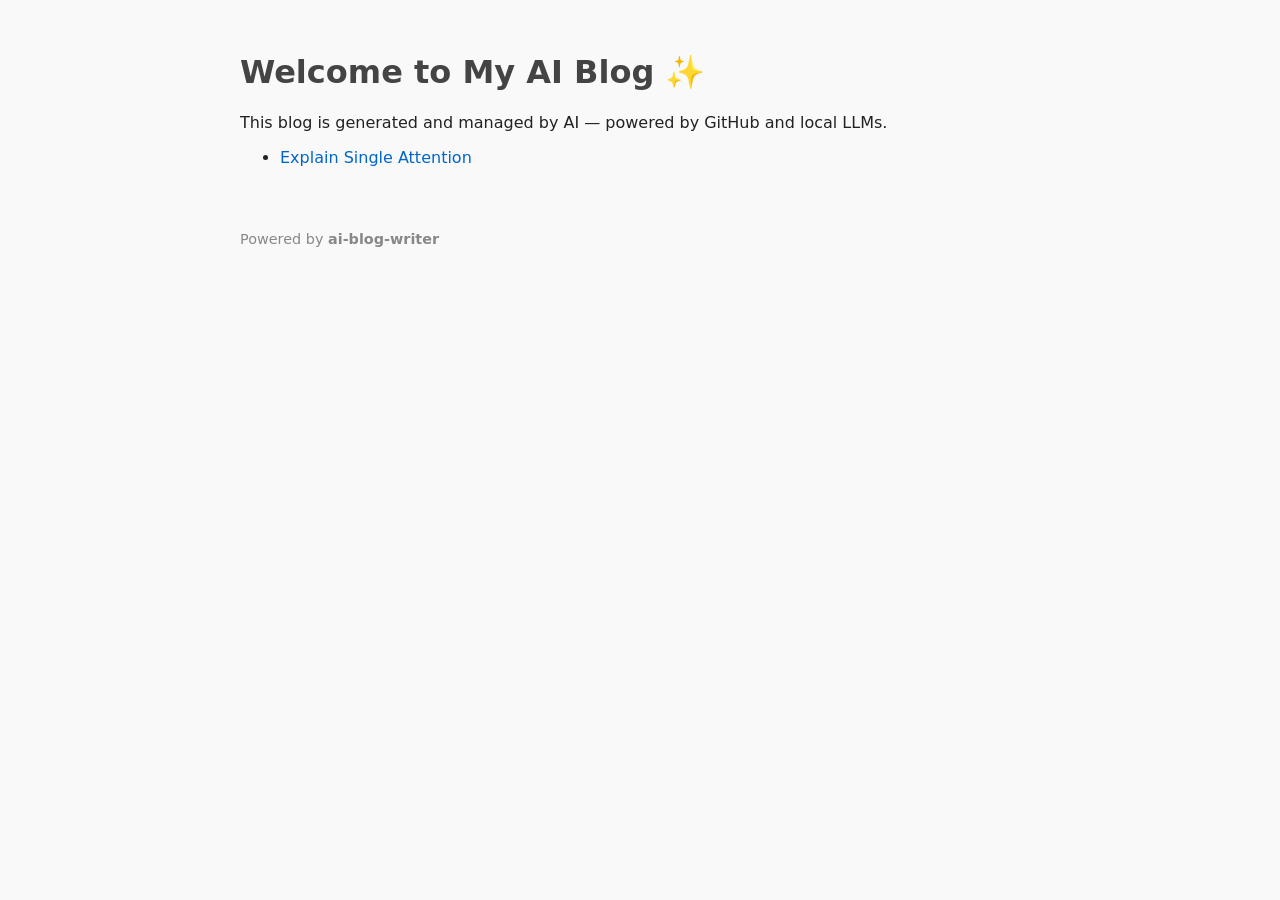
==== index.html @ ebbe442f "chore: promote drafts and regenerate blog index" ====
<!DOCTYPE html>
<html lang="en">
<head>
  <meta charset="UTF-8" />
  <meta name="viewport" content="width=device-width, initial-scale=1.0" />
  <title>My AI Blog</title>
  <link rel="stylesheet" href=".theme/styles.css" />
</head>
<body>
  <div class="container">
    <h1>Welcome to My AI Blog ✨</h1>
    <p>This blog is generated and managed by AI — powered by GitHub and local LLMs.</p>
    <ul id="blog-list">
<!-- BLOG-LIST -->
<li><a href='posts/explain-single-attention-1744797298054929000.html'>Explain Single Attention</a></li>

    </ul>
    <footer>
      <p>Powered by <strong>ai-blog-writer</strong></p>
    </footer>
  </div>
</body>
</html>
---- .theme/styles.css ----
body {
  font-family: system-ui, sans-serif;
  background: #f9f9f9;
  color: #222;
  padding: 2rem;
  margin: 0;
}
.container {
  max-width: 800px;
  margin: auto;
}
h1 {
  color: #444;
}
a {
  color: #0066cc;
  text-decoration: none;
}
a:hover {
  text-decoration: underline;
}
footer {
  margin-top: 4rem;
  font-size: 0.9rem;
  color: #888;
}
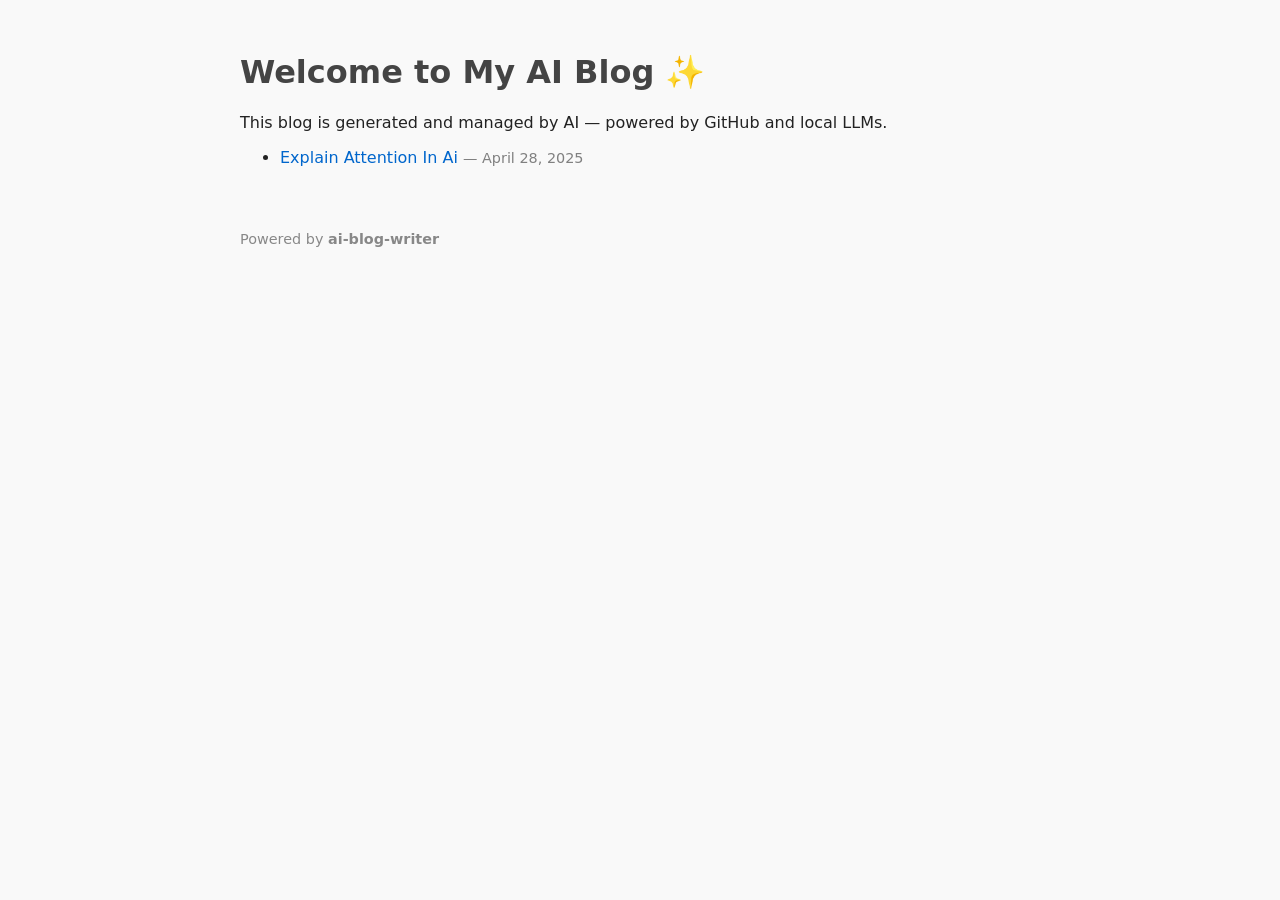
==== commit 8b08b9c9: "feat: publish blog Explain Attention In Ai" ====
--- a/index.html
+++ b/index.html
@@ -11,8 +11,8 @@
     <h1>Welcome to My AI Blog ✨</h1>
     <p>This blog is generated and managed by AI — powered by GitHub and local LLMs.</p>
     <ul id="blog-list">
-<!-- BLOG-LIST -->
-<li><a href='posts/explain-single-attention-1744797298054929000.html'>Explain Single Attention</a></li>
+      <!-- BLOG-LIST -->
+<li><a href='posts/explain-attention-in-ai-1745842124044023000.html'>Explain Attention In Ai</a> <span style='color:gray; font-size: 0.9em;'>— April 28, 2025</span></li>
 
     </ul>
     <footer>
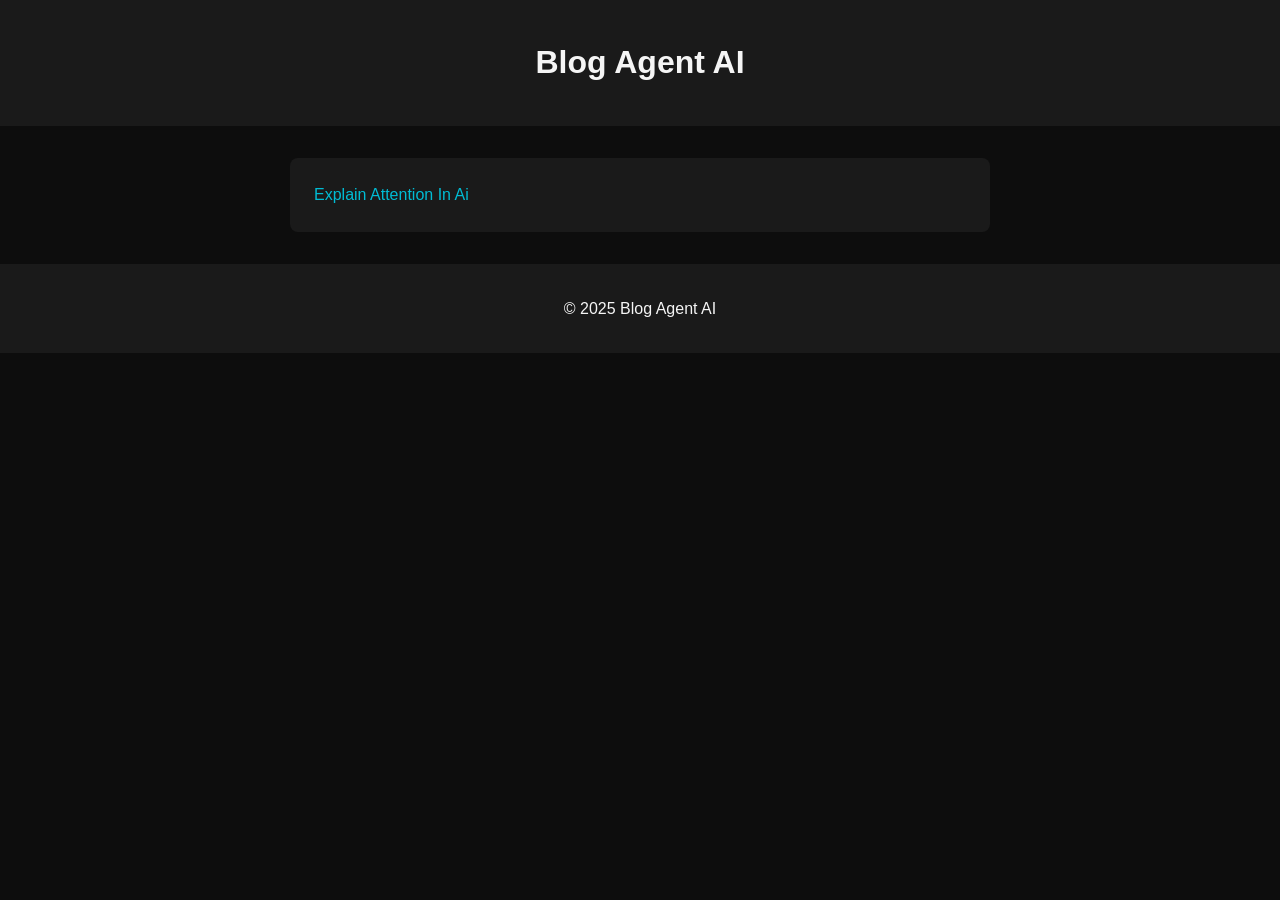
==== commit 8b0e9128: "chore: updated theme to dark-list" ====
--- a/index.html
+++ b/index.html
@@ -1,23 +1,25 @@
+<!-- dark list index -->
 <!DOCTYPE html>
 <html lang="en">
 <head>
-  <meta charset="UTF-8" />
-  <meta name="viewport" content="width=device-width, initial-scale=1.0" />
-  <title>My AI Blog</title>
-  <link rel="stylesheet" href=".theme/styles.css" />
+  <meta charset="UTF-8">
+  <title>Blog Home - Dark List</title>
+  <link rel="stylesheet" href="style.css">
 </head>
 <body>
-  <div class="container">
-    <h1>Welcome to My AI Blog ✨</h1>
-    <p>This blog is generated and managed by AI — powered by GitHub and local LLMs.</p>
-    <ul id="blog-list">
+  <header>
+    <h1>Blog Agent AI</h1>
+  </header>
+
+  <main>
+    <ul class="blog-list">
       <!-- BLOG-LIST -->
-<li><a href='posts/explain-attention-in-ai-1745842124044023000.html'>Explain Attention In Ai</a> <span style='color:gray; font-size: 0.9em;'>— April 28, 2025</span></li>
+<li><a href='posts/explain-attention-in-ai-1745842124044023000.html'>Explain Attention In Ai</a></li>
+    </ul>
+  </main>
 
-    </ul>
-    <footer>
-      <p>Powered by <strong>ai-blog-writer</strong></p>
-    </footer>
-  </div>
+  <footer>
+    <p>© 2025 Blog Agent AI</p>
+  </footer>
 </body>
 </html>
--- a/style.css
+++ b/style.css
@@ -0,0 +1,48 @@
+/* dark list styles */
+body {
+    background-color: #0d0d0d;
+    color: #f5f5f5;
+    font-family: 'Inter', sans-serif;
+    line-height: 1.6;
+    margin: 0;
+    padding: 0;
+  }
+  
+  header, footer {
+    background-color: #1a1a1a;
+    padding: 1rem 2rem;
+    text-align: center;
+  }
+  
+  main {
+    max-width: 700px;
+    margin: 2rem auto;
+    padding: 0 1rem;
+  }
+  
+  ul.blog-list {
+    list-style: none;
+    padding: 0;
+  }
+  
+  ul.blog-list li {
+    background: #1a1a1a;
+    margin-bottom: 1rem;
+    padding: 1.5rem;
+    border-radius: 8px;
+    transition: background 0.3s;
+  }
+  
+  ul.blog-list li:hover {
+    background: #333333;
+  }
+  
+  a {
+    color: #00bcd4;
+    text-decoration: none;
+  }
+  
+  a:hover {
+    text-decoration: underline;
+  }
+  
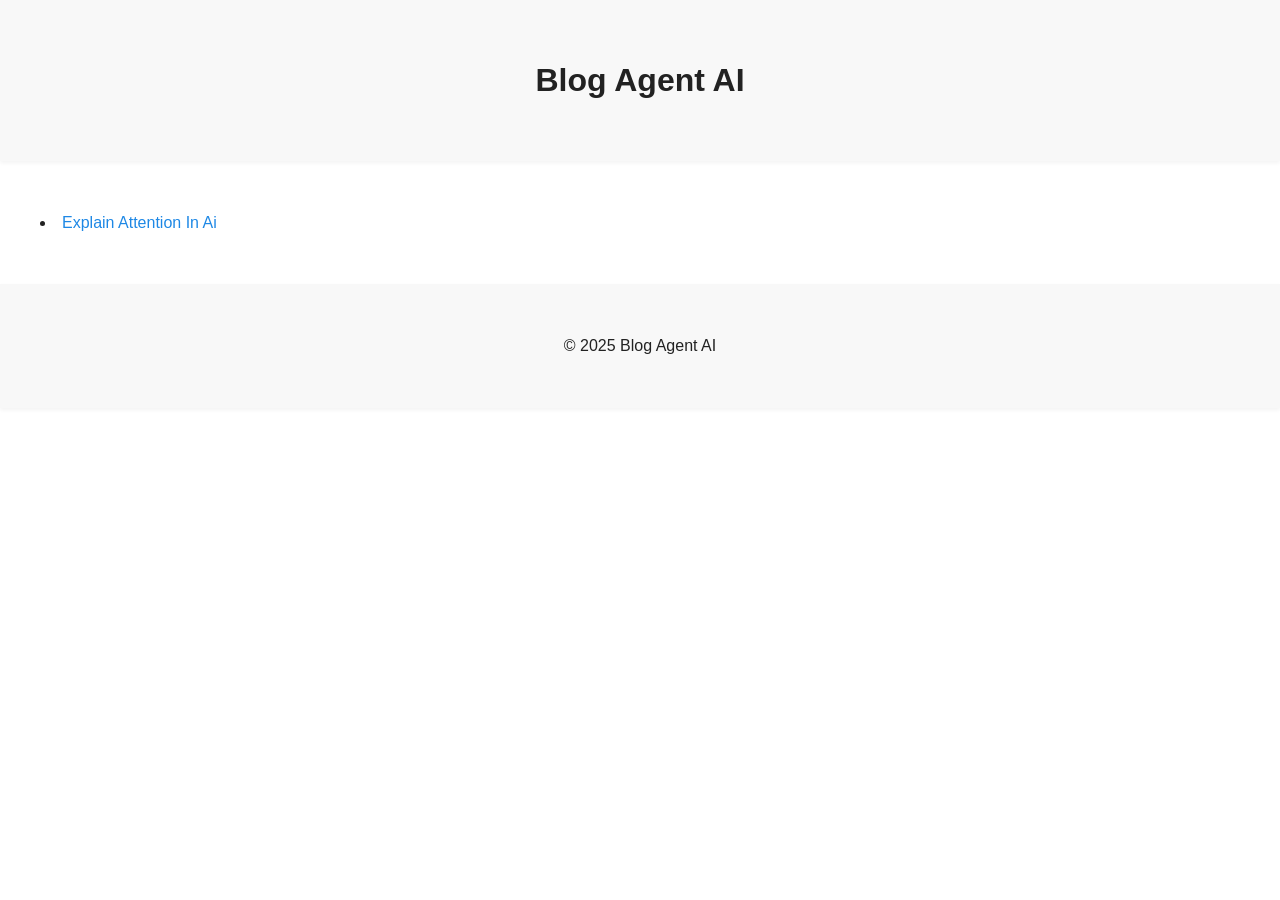
==== commit 6a8cbb12: "chore: updated theme to light-columnar" ====
--- a/index.html
+++ b/index.html
@@ -1,9 +1,10 @@
-<!-- dark list index -->
+<!-- light columnar index -->
+
 <!DOCTYPE html>
 <html lang="en">
 <head>
   <meta charset="UTF-8">
-  <title>Blog Home - Dark List</title>
+  <title>Blog Home - Light Columnar</title>
   <link rel="stylesheet" href="style.css">
 </head>
 <body>
@@ -12,10 +13,10 @@
   </header>
 
   <main>
-    <ul class="blog-list">
+    <div class="grid">
       <!-- BLOG-LIST -->
 <li><a href='posts/explain-attention-in-ai-1745842124044023000.html'>Explain Attention In Ai</a></li>
-    </ul>
+    </div>
   </main>
 
   <footer>
--- a/style.css
+++ b/style.css
@@ -1,44 +1,43 @@
-/* dark list styles */
+/* light columnar styles */
 body {
-    background-color: #0d0d0d;
-    color: #f5f5f5;
-    font-family: 'Inter', sans-serif;
-    line-height: 1.6;
+    background-color: #ffffff;
+    color: #222222;
+    font-family: 'Satoshi', sans-serif;
+    line-height: 1.7;
     margin: 0;
     padding: 0;
   }
   
   header, footer {
-    background-color: #1a1a1a;
-    padding: 1rem 2rem;
+    background-color: #f8f8f8;
+    padding: 2rem;
     text-align: center;
+    box-shadow: 0 2px 4px rgba(0,0,0,0.05);
   }
   
   main {
-    max-width: 700px;
-    margin: 2rem auto;
-    padding: 0 1rem;
+    display: grid;
+    grid-template-columns: repeat(auto-fill, minmax(320px, 1fr));
+    gap: 2rem;
+    max-width: 1200px;
+    margin: 3rem auto;
+    padding: 0 2rem;
   }
   
-  ul.blog-list {
-    list-style: none;
-    padding: 0;
+  .article-card {
+    background: #ffffff;
+    border: 1px solid #e5e5e5;
+    border-radius: 8px;
+    padding: 2rem;
+    transition: box-shadow 0.3s;
   }
   
-  ul.blog-list li {
-    background: #1a1a1a;
-    margin-bottom: 1rem;
-    padding: 1.5rem;
-    border-radius: 8px;
-    transition: background 0.3s;
-  }
-  
-  ul.blog-list li:hover {
-    background: #333333;
+  .article-card:hover {
+    box-shadow: 0 6px 12px rgba(0,0,0,0.1);
   }
   
   a {
-    color: #00bcd4;
+    color: #1e88e5;
     text-decoration: none;
   }
   
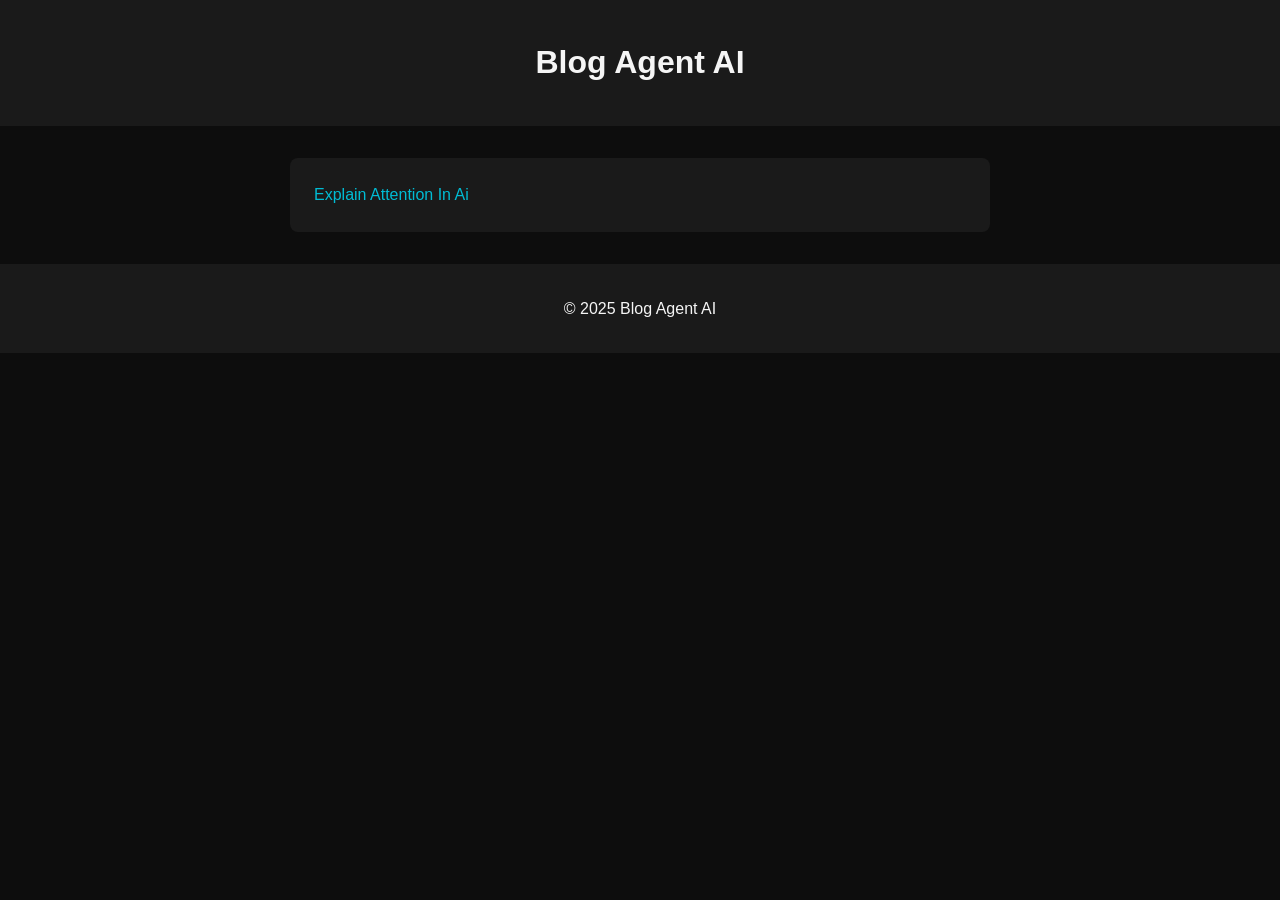
==== commit 7b74308a: "chore: updated theme to dark-list" ====
--- a/index.html
+++ b/index.html
@@ -1,10 +1,9 @@
-<!-- light columnar index -->
-
+<!-- dark list index -->
 <!DOCTYPE html>
 <html lang="en">
 <head>
   <meta charset="UTF-8">
-  <title>Blog Home - Light Columnar</title>
+  <title>Blog Home - Dark List</title>
   <link rel="stylesheet" href="style.css">
 </head>
 <body>
@@ -13,10 +12,10 @@
   </header>
 
   <main>
-    <div class="grid">
+    <ul class="blog-list">
       <!-- BLOG-LIST -->
 <li><a href='posts/explain-attention-in-ai-1745842124044023000.html'>Explain Attention In Ai</a></li>
-    </div>
+    </ul>
   </main>
 
   <footer>
--- a/style.css
+++ b/style.css
@@ -1,43 +1,44 @@
-/* light columnar styles */
+/* dark list styles */
 body {
-    background-color: #ffffff;
-    color: #222222;
-    font-family: 'Satoshi', sans-serif;
-    line-height: 1.7;
+    background-color: #0d0d0d;
+    color: #f5f5f5;
+    font-family: 'Inter', sans-serif;
+    line-height: 1.6;
     margin: 0;
     padding: 0;
   }
   
   header, footer {
-    background-color: #f8f8f8;
-    padding: 2rem;
+    background-color: #1a1a1a;
+    padding: 1rem 2rem;
     text-align: center;
-    box-shadow: 0 2px 4px rgba(0,0,0,0.05);
   }
   
   main {
-    display: grid;
-    grid-template-columns: repeat(auto-fill, minmax(320px, 1fr));
-    gap: 2rem;
-    max-width: 1200px;
-    margin: 3rem auto;
-    padding: 0 2rem;
+    max-width: 700px;
+    margin: 2rem auto;
+    padding: 0 1rem;
   }
   
-  .article-card {
-    background: #ffffff;
-    border: 1px solid #e5e5e5;
-    border-radius: 8px;
-    padding: 2rem;
-    transition: box-shadow 0.3s;
+  ul.blog-list {
+    list-style: none;
+    padding: 0;
   }
   
-  .article-card:hover {
-    box-shadow: 0 6px 12px rgba(0,0,0,0.1);
+  ul.blog-list li {
+    background: #1a1a1a;
+    margin-bottom: 1rem;
+    padding: 1.5rem;
+    border-radius: 8px;
+    transition: background 0.3s;
+  }
+  
+  ul.blog-list li:hover {
+    background: #333333;
   }
   
   a {
-    color: #1e88e5;
+    color: #00bcd4;
     text-decoration: none;
   }
   
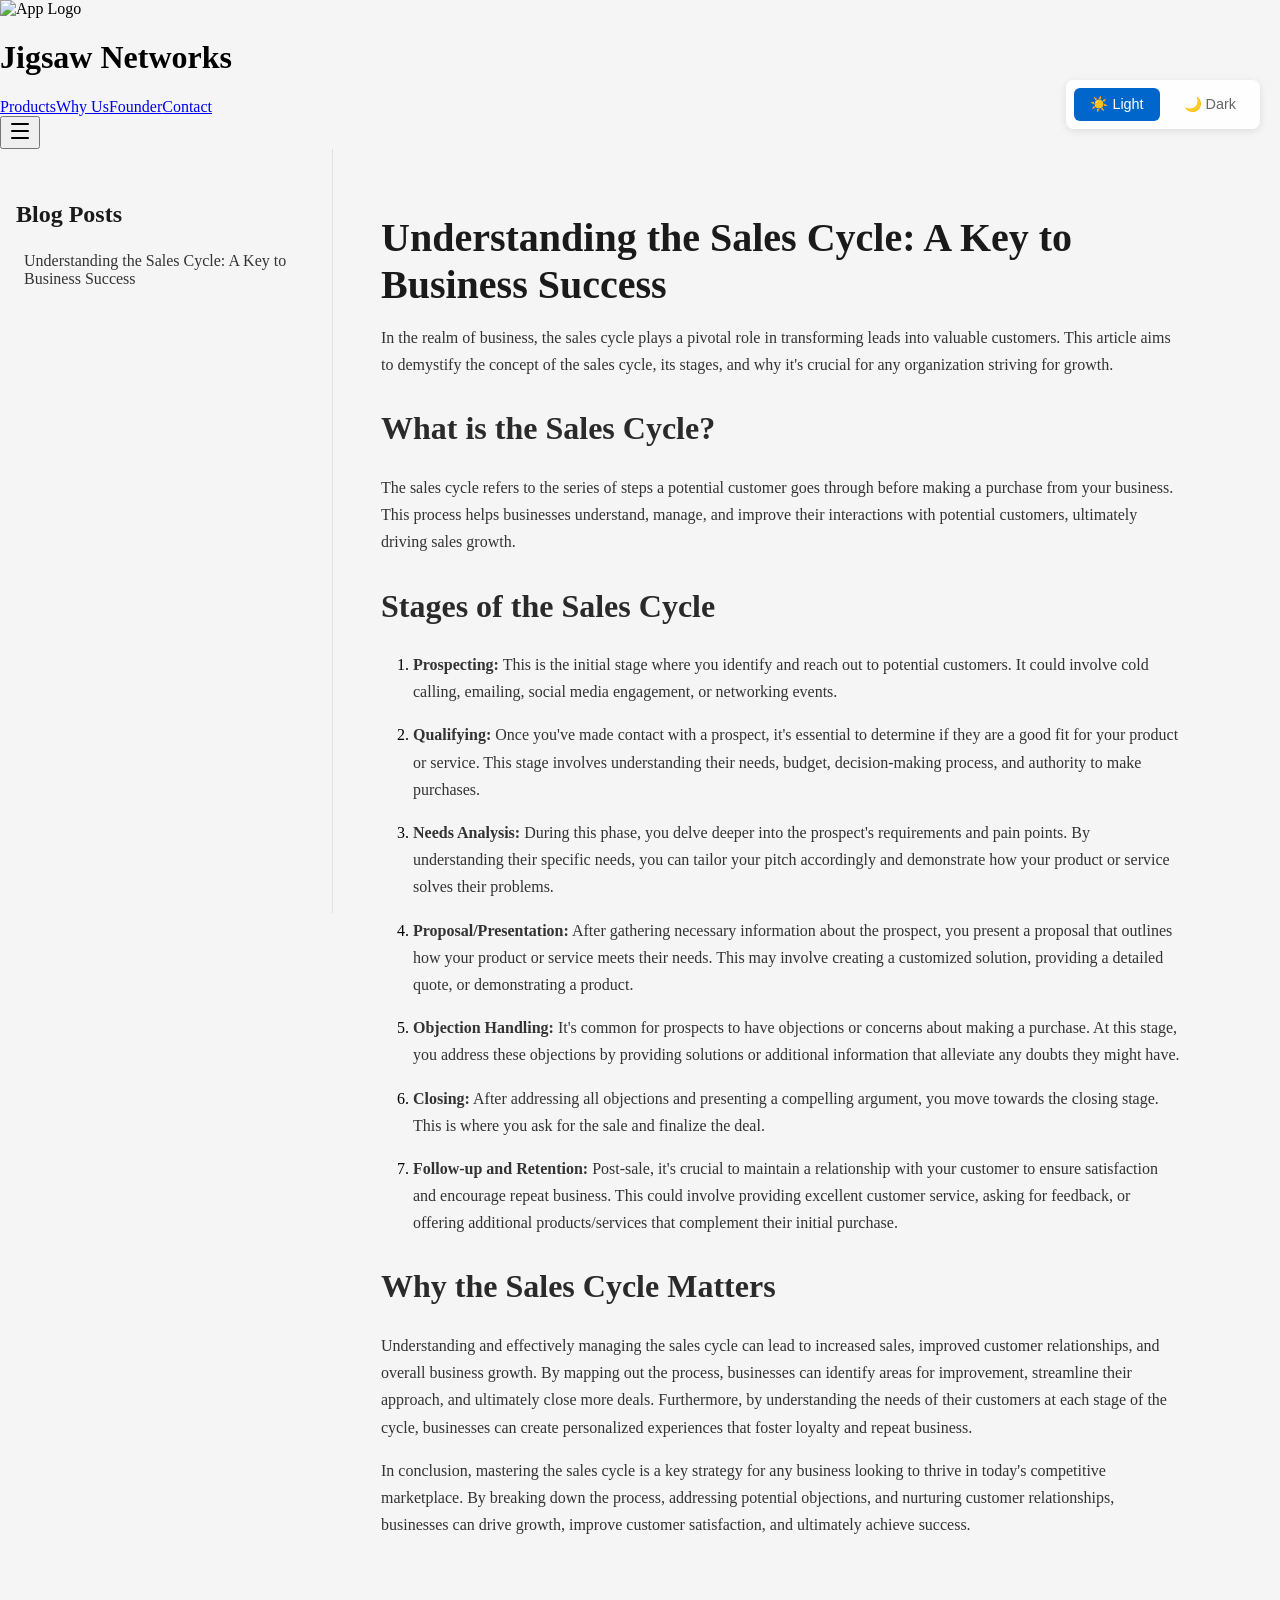
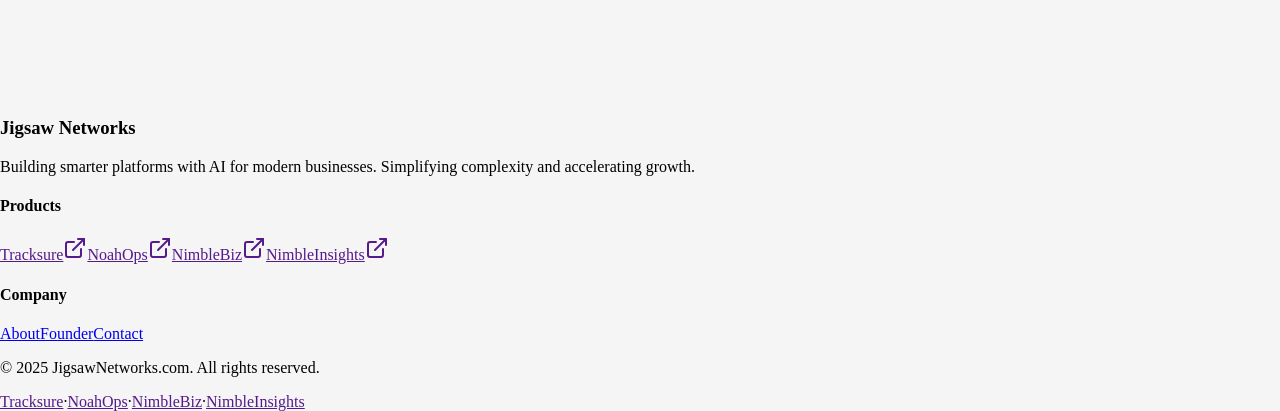
==== commit b006f212: "feat: publish blog Untitled Blog" ====
--- a/index.html
+++ b/index.html
@@ -1,25 +1,433 @@
-<!-- dark list index -->
 <!DOCTYPE html>
-<html lang="en">
+<html lang="en" class="light">
 <head>
-  <meta charset="UTF-8">
-  <title>Blog Home - Dark List</title>
-  <link rel="stylesheet" href="style.css">
+    <meta charset="UTF-8">
+    <meta name="viewport" content="width=device-width, initial-scale=1.0">
+    <title>Blog</title>
+    <link rel='stylesheet' href='https://www.jigsawnetworks.com/_next/static/chunks/0d8884db01012353.css'>
+    <style>
+        /* Reset defaults to let scraped CSS control styling */
+        body {
+            margin: 0;
+            padding: 0;
+            transition: background-color 0.3s ease, color 0.3s ease;
+            background-color: #f5f5f5;
+        }
+
+        /* Theme switcher styles */
+        .theme-switcher {
+            position: fixed;
+            top: 80px;
+            right: 20px;
+            z-index: 1000;
+            display: flex;
+            gap: 0.5rem;
+            background: rgba(255, 255, 255, 0.9);
+            padding: 0.5rem;
+            border-radius: 8px;
+            box-shadow: 0 2px 8px rgba(0, 0, 0, 0.1);
+            backdrop-filter: blur(10px);
+        }
+
+        html.dark .theme-switcher {
+            background: rgba(0, 0, 0, 0.9);
+        }
+
+        .theme-switcher button {
+            padding: 0.5rem 1rem;
+            border: none;
+            background: transparent;
+            cursor: pointer;
+            border-radius: 6px;
+            font-size: 0.9rem;
+            font-weight: 500;
+            transition: all 0.2s ease;
+            color: #666;
+        }
+
+        html.dark .theme-switcher button {
+            color: #aaa;
+        }
+
+        .theme-switcher button:hover {
+            background: rgba(0, 0, 0, 0.05);
+        }
+
+        html.dark .theme-switcher button:hover {
+            background: rgba(255, 255, 255, 0.1);
+        }
+
+        .theme-switcher button.active {
+            background: #0066cc;
+            color: white;
+        }
+
+        .theme-switcher button.active:hover {
+            background: #0052a3;
+        }
+
+        /* Blog layout styles */
+        .blog-container {
+            display: flex;
+            min-height: calc(100vh - 200px);
+            margin: 0 auto;
+            max-width: 1400px;
+        }
+
+        .blog-sidebar {
+            width: 300px;
+            padding: 2rem 1rem;
+            border-right: 1px solid #e0e0e0;
+            overflow-y: auto;
+            max-height: calc(100vh - 200px);
+            position: sticky;
+            top: 0;
+        }
+
+        .blog-sidebar h2 {
+            font-size: 1.5rem;
+            margin-bottom: 1rem;
+            font-weight: 600;
+            color: #1a1a1a;
+        }
+
+        .blog-sidebar ul {
+            list-style: none;
+            padding: 0;
+        }
+
+        .blog-sidebar li {
+            margin-bottom: 0.75rem;
+        }
+
+        .blog-sidebar a {
+            text-decoration: none;
+            color: #333;
+            display: block;
+            padding: 0.5rem;
+            border-radius: 4px;
+            transition: background 0.2s;
+        }
+
+        .blog-sidebar a:hover,
+        .blog-sidebar a.active {
+            background: #f5f5f5;
+        }
+
+        .blog-content {
+            flex: 1;
+            padding: 2rem 3rem;
+            overflow-y: auto;
+        }
+
+        .blog-post {
+            max-width: 800px;
+            margin-bottom: 4rem;
+            padding-bottom: 3rem;
+            border-bottom: 2px solid #e0e0e0;
+        }
+
+        .blog-post:last-child {
+            border-bottom: none;
+        }
+
+        .blog-post h1 {
+            font-size: 2.5rem;
+            margin-bottom: 0.5rem;
+            font-weight: bold;
+            color: #1a1a1a;
+        }
+
+        .blog-post-meta {
+            color: #666;
+            font-size: 0.9rem;
+            margin-bottom: 2rem;
+        }
+
+        .blog-post h2 {
+            font-size: 2rem;
+            margin-top: 2rem;
+            font-weight: 600;
+            color: #2a2a2a;
+        }
+
+        .blog-post h3 {
+            font-size: 1.5rem;
+            margin-top: 1.5rem;
+            font-weight: 600;
+            color: #3a3a3a;
+        }
+
+        .blog-post p {
+            margin-bottom: 1rem;
+            line-height: 1.7;
+            color: #333;
+        }
+
+        .blog-post pre {
+            background: #f5f5f5;
+            padding: 1rem;
+            overflow-x: auto;
+            border-radius: 4px;
+            margin: 1rem 0;
+        }
+
+        .blog-post code {
+            background: #f5f5f5;
+            padding: 0.2rem 0.4rem;
+            border-radius: 3px;
+            font-family: monospace;
+            font-size: 0.9em;
+        }
+
+        .blog-post img {
+            max-width: 100%;
+            height: auto;
+            margin: 1rem 0;
+        }
+
+        .blog-post blockquote {
+            border-left: 4px solid #ddd;
+            padding-left: 1rem;
+            margin: 1rem 0;
+            color: #666;
+            font-style: italic;
+        }
+
+        .blog-post ul,
+        .blog-post ol {
+            margin-bottom: 1rem;
+            padding-left: 2rem;
+        }
+
+        .blog-post li {
+            margin-bottom: 0.5rem;
+        }
+
+        .blog-post a {
+            color: #0066cc;
+            text-decoration: underline;
+        }
+
+        @media (max-width: 768px) {
+            .blog-container {
+                flex-direction: column;
+            }
+            .blog-sidebar {
+                width: 100%;
+                border-right: none;
+                border-bottom: 1px solid #e0e0e0;
+                position: static;
+            }
+            .blog-content {
+                padding: 1rem;
+            }
+        }
+    </style>
 </head>
 <body>
-  <header>
-    <h1>Blog Agent AI</h1>
-  </header>
-
-  <main>
-    <ul class="blog-list">
-      <!-- BLOG-LIST -->
-<li><a href='posts/explain-attention-in-ai-1745842124044023000.html'>Explain Attention In Ai</a></li>
-    </ul>
-  </main>
-
-  <footer>
-    <p>© 2025 Blog Agent AI</p>
-  </footer>
+    <!-- Theme Switcher -->
+    <div class="theme-switcher">
+        <button id="light-mode" class="active" aria-label="Light Mode">☀️ Light</button>
+        <button id="dark-mode" aria-label="Dark Mode">🌙 Dark</button>
+    </div>
+
+    <div class="max-w-7xl mx-auto px-4 sm:px-6 lg:px-8"><div class="flex justify-between items-center h-16"><div class="flex-shrink-0 flex items-center gap-2"><img alt="App Logo" loading="lazy" width="32" height="32" decoding="async" data-nimg="1" src="https://www.jigsawnetworks.com/_next/static/media/icon.8a09347d.svg"><h1 class="text-2xl font-bold bg-gradient-to-r from-blue-600 to-purple-600 bg-clip-text text-transparent">Jigsaw Networks</h1></div><nav class="hidden md:flex space-x-8"><a href="https://www.jigsawnetworks.com//#products" class="text-gray-700 hover:text-blue-600 font-medium transition-colors cursor-pointer">Products</a><a href="https://www.jigsawnetworks.com//#why-us" class="text-gray-700 hover:text-blue-600 font-medium transition-colors cursor-pointer">Why Us</a><a href="https://www.jigsawnetworks.com//#founder" class="text-gray-700 hover:text-blue-600 font-medium transition-colors cursor-pointer">Founder</a><a href="https://www.jigsawnetworks.com//mailto:help.jigsawnetworks@gmail.com" class="text-gray-700 hover:text-blue-600 font-medium transition-colors">Contact</a></nav><div class="md:hidden"><button class="text-gray-700 hover:text-blue-600"><svg xmlns="http://www.w3.org/2000/svg" width="24" height="24" viewBox="0 0 24 24" fill="none" stroke="currentColor" stroke-width="2" stroke-linecap="round" stroke-linejoin="round" class="lucide lucide-menu" aria-hidden="true"><path d="M4 5h16"></path><path d="M4 12h16"></path><path d="M4 19h16"></path></svg></button></div></div></div>
+
+    <div class="blog-container">
+        <nav class="blog-sidebar">
+            <h2>Blog Posts</h2>
+            <ul id="blog-list">
+                <li><a href="#sales-cycle-1764241540912">Understanding the Sales Cycle: A Key to Business Success</a></li>
+            </ul>
+        </nav>
+
+        <main class="blog-content" id="blog-posts">
+            <article class="blog-post" id="sales-cycle-1764241540912">
+      <h1>Understanding the Sales Cycle: A Key to Business Success</h1>
+<p>In the realm of business, the sales cycle plays a pivotal role in transforming leads into valuable customers. This article aims to demystify the concept of the sales cycle, its stages, and why it&#39;s crucial for any organization striving for growth.</p>
+<h2>What is the Sales Cycle?</h2>
+<p>The sales cycle refers to the series of steps a potential customer goes through before making a purchase from your business. This process helps businesses understand, manage, and improve their interactions with potential customers, ultimately driving sales growth.</p>
+<h2>Stages of the Sales Cycle</h2>
+<ol>
+<li><p><strong>Prospecting:</strong> This is the initial stage where you identify and reach out to potential customers. It could involve cold calling, emailing, social media engagement, or networking events.</p>
+</li>
+<li><p><strong>Qualifying:</strong> Once you&#39;ve made contact with a prospect, it&#39;s essential to determine if they are a good fit for your product or service. This stage involves understanding their needs, budget, decision-making process, and authority to make purchases.</p>
+</li>
+<li><p><strong>Needs Analysis:</strong> During this phase, you delve deeper into the prospect&#39;s requirements and pain points. By understanding their specific needs, you can tailor your pitch accordingly and demonstrate how your product or service solves their problems.</p>
+</li>
+<li><p><strong>Proposal/Presentation:</strong> After gathering necessary information about the prospect, you present a proposal that outlines how your product or service meets their needs. This may involve creating a customized solution, providing a detailed quote, or demonstrating a product.</p>
+</li>
+<li><p><strong>Objection Handling:</strong> It&#39;s common for prospects to have objections or concerns about making a purchase. At this stage, you address these objections by providing solutions or additional information that alleviate any doubts they might have.</p>
+</li>
+<li><p><strong>Closing:</strong> After addressing all objections and presenting a compelling argument, you move towards the closing stage. This is where you ask for the sale and finalize the deal.</p>
+</li>
+<li><p><strong>Follow-up and Retention:</strong> Post-sale, it&#39;s crucial to maintain a relationship with your customer to ensure satisfaction and encourage repeat business. This could involve providing excellent customer service, asking for feedback, or offering additional products/services that complement their initial purchase.</p>
+</li>
+</ol>
+<h2>Why the Sales Cycle Matters</h2>
+<p>Understanding and effectively managing the sales cycle can lead to increased sales, improved customer relationships, and overall business growth. By mapping out the process, businesses can identify areas for improvement, streamline their approach, and ultimately close more deals. Furthermore, by understanding the needs of their customers at each stage of the cycle, businesses can create personalized experiences that foster loyalty and repeat business.</p>
+<p>In conclusion, mastering the sales cycle is a key strategy for any business looking to thrive in today&#39;s competitive marketplace. By breaking down the process, addressing potential objections, and nurturing customer relationships, businesses can drive growth, improve customer satisfaction, and ultimately achieve success.</p>
+
+    </article>
+        </main>
+    </div>
+
+    <div class="max-w-7xl mx-auto px-4 sm:px-6 lg:px-8 py-12"><div class="grid grid-cols-1 md:grid-cols-3 gap-8"><div class="space-y-4"><h3 class="text-2xl font-bold bg-gradient-to-r from-blue-400 to-purple-400 bg-clip-text text-transparent">Jigsaw Networks</h3><p class="text-gray-400 leading-relaxed">Building smarter platforms with AI for modern businesses. Simplifying complexity and accelerating growth.</p></div><div class="space-y-4"><h4 class="text-lg font-semibold text-white">Products</h4><div class="space-y-2"><a href="" target="_blank" rel="noopener noreferrer" class="flex items-center text-gray-400 hover:text-white transition-colors group">Tracksure<svg xmlns="http://www.w3.org/2000/svg" width="24" height="24" viewBox="0 0 24 24" fill="none" stroke="currentColor" stroke-width="2" stroke-linecap="round" stroke-linejoin="round" class="lucide lucide-external-link ml-1 w-3 h-3 opacity-0 group-hover:opacity-100 transition-opacity" aria-hidden="true"><path d="M15 3h6v6"></path><path d="M10 14 21 3"></path><path d="M18 13v6a2 2 0 0 1-2 2H5a2 2 0 0 1-2-2V8a2 2 0 0 1 2-2h6"></path></svg></a><a href="" target="_blank" rel="noopener noreferrer" class="flex items-center text-gray-400 hover:text-white transition-colors group">NoahOps<svg xmlns="http://www.w3.org/2000/svg" width="24" height="24" viewBox="0 0 24 24" fill="none" stroke="currentColor" stroke-width="2" stroke-linecap="round" stroke-linejoin="round" class="lucide lucide-external-link ml-1 w-3 h-3 opacity-0 group-hover:opacity-100 transition-opacity" aria-hidden="true"><path d="M15 3h6v6"></path><path d="M10 14 21 3"></path><path d="M18 13v6a2 2 0 0 1-2 2H5a2 2 0 0 1-2-2V8a2 2 0 0 1 2-2h6"></path></svg></a><a href="" target="_blank" rel="noopener noreferrer" class="flex items-center text-gray-400 hover:text-white transition-colors group">NimbleBiz<svg xmlns="http://www.w3.org/2000/svg" width="24" height="24" viewBox="0 0 24 24" fill="none" stroke="currentColor" stroke-width="2" stroke-linecap="round" stroke-linejoin="round" class="lucide lucide-external-link ml-1 w-3 h-3 opacity-0 group-hover:opacity-100 transition-opacity" aria-hidden="true"><path d="M15 3h6v6"></path><path d="M10 14 21 3"></path><path d="M18 13v6a2 2 0 0 1-2 2H5a2 2 0 0 1-2-2V8a2 2 0 0 1 2-2h6"></path></svg></a><a href="" target="_blank" rel="noopener noreferrer" class="flex items-center text-gray-400 hover:text-white transition-colors group">NimbleInsights<svg xmlns="http://www.w3.org/2000/svg" width="24" height="24" viewBox="0 0 24 24" fill="none" stroke="currentColor" stroke-width="2" stroke-linecap="round" stroke-linejoin="round" class="lucide lucide-external-link ml-1 w-3 h-3 opacity-0 group-hover:opacity-100 transition-opacity" aria-hidden="true"><path d="M15 3h6v6"></path><path d="M10 14 21 3"></path><path d="M18 13v6a2 2 0 0 1-2 2H5a2 2 0 0 1-2-2V8a2 2 0 0 1 2-2h6"></path></svg></a></div></div><div class="space-y-4"><h4 class="text-lg font-semibold text-white">Company</h4><div class="space-y-2"><a href="https://www.jigsawnetworks.com//#why-us" class="block text-gray-400 hover:text-white transition-colors">About</a><a href="https://www.jigsawnetworks.com//#founder" class="block text-gray-400 hover:text-white transition-colors">Founder</a><a href="https://www.jigsawnetworks.com//mailto:help.jigsawnetworks@gmail.com" class="block text-gray-400 hover:text-white transition-colors">Contact</a></div></div></div><div class="mt-12 pt-8 border-t border-gray-800"><div class="flex flex-col md:flex-row justify-between items-center space-y-4 md:space-y-0"><p class="text-gray-400 text-sm">© 2025 JigsawNetworks.com. All rights reserved.</p><div class="flex items-center space-x-6 text-sm"><span><a href="" target="_blank" rel="noopener noreferrer" class="text-gray-400 hover:text-white transition-colors">Tracksure</a><span class="ml-6 text-gray-600">·</span></span><span><a href="" target="_blank" rel="noopener noreferrer" class="text-gray-400 hover:text-white transition-colors">NoahOps</a><span class="ml-6 text-gray-600">·</span></span><span><a href="" target="_blank" rel="noopener noreferrer" class="text-gray-400 hover:text-white transition-colors">NimbleBiz</a><span class="ml-6 text-gray-600">·</span></span><span><a href="" target="_blank" rel="noopener noreferrer" class="text-gray-400 hover:text-white transition-colors">NimbleInsights</a></span></div></div></div></div>
+
+    <script>
+        // Theme Switcher with Dynamic CSS Override
+        const html = document.documentElement;
+        const lightBtn = document.getElementById('light-mode');
+        const darkBtn = document.getElementById('dark-mode');
+        let darkModeStyleElement = null;
+
+        // Load saved theme or default to light
+        const savedTheme = localStorage.getItem('theme') || 'light';
+        applyTheme(savedTheme);
+
+        lightBtn.addEventListener('click', () => {
+            applyTheme('light');
+            localStorage.setItem('theme', 'light');
+        });
+
+        darkBtn.addEventListener('click', () => {
+            applyTheme('dark');
+            localStorage.setItem('theme', 'dark');
+        });
+
+        function applyTheme(theme) {
+            html.className = theme;
+            updateThemeButtons(theme);
+
+            if (theme === 'dark') {
+                // Inject dark mode CSS overrides
+                if (!darkModeStyleElement) {
+                    darkModeStyleElement = document.createElement('style');
+                    darkModeStyleElement.id = 'dark-mode-override';
+                    darkModeStyleElement.textContent = `
+                        /* Dark mode overrides - applied inline */
+                        html.dark body {
+                            background-color: #0a0a0a !important;
+                            color: #e5e5e5 !important;
+                        }
+
+                        html.dark .blog-sidebar {
+                            background-color: #1a1a1a !important;
+                            border-right-color: #333 !important;
+                        }
+
+                        html.dark .blog-sidebar h2 {
+                            color: #fff !important;
+                        }
+
+                        html.dark .blog-sidebar a {
+                            color: #e5e5e5 !important;
+                        }
+
+                        html.dark .blog-sidebar a:hover,
+                        html.dark .blog-sidebar a.active {
+                            background: #2a2a2a !important;
+                        }
+
+                        html.dark .blog-post h1,
+                        html.dark .blog-post h2,
+                        html.dark .blog-post h3 {
+                            color: #fff !important;
+                        }
+
+                        html.dark .blog-post p,
+                        html.dark .blog-post li {
+                            color: #d1d1d1 !important;
+                        }
+
+                        html.dark .blog-post pre,
+                        html.dark .blog-post code {
+                            background: #1a1a1a !important;
+                            border: 1px solid #333 !important;
+                        }
+
+                        html.dark .blog-post blockquote {
+                            border-left-color: #444 !important;
+                            color: #aaa !important;
+                        }
+
+                        html.dark .blog-post {
+                            border-bottom-color: #333 !important;
+                        }
+
+                        /* Override any light colored text from scraped CSS */
+                        html.dark .text-gray-700,
+                        html.dark .text-gray-600,
+                        html.dark .text-gray-800,
+                        html.dark .text-gray-900 {
+                            color: #d1d1d1 !important;
+                        }
+
+                        html.dark .text-gray-400,
+                        html.dark .text-gray-500 {
+                            color: #a1a1a1 !important;
+                        }
+
+                        /* Override backgrounds */
+                        html.dark .bg-white {
+                            background-color: #0a0a0a !important;
+                        }
+
+                        html.dark .bg-gray-50,
+                        html.dark .bg-gray-100 {
+                            background-color: #1a1a1a !important;
+                        }
+                    `;
+                    document.head.appendChild(darkModeStyleElement);
+                }
+            } else {
+                // Remove dark mode overrides
+                if (darkModeStyleElement) {
+                    darkModeStyleElement.remove();
+                    darkModeStyleElement = null;
+                }
+            }
+        }
+
+        function updateThemeButtons(theme) {
+            if (theme === 'light') {
+                lightBtn.classList.add('active');
+                darkBtn.classList.remove('active');
+            } else {
+                darkBtn.classList.add('active');
+                lightBtn.classList.remove('active');
+            }
+        }
+
+        // Smooth scroll to blog post
+        document.querySelectorAll('.blog-sidebar a').forEach(link => {
+            link.addEventListener('click', (e) => {
+                e.preventDefault();
+                const targetId = link.getAttribute('href').substring(1);
+                const target = document.getElementById(targetId);
+                if (target) {
+                    target.scrollIntoView({ behavior: 'smooth', block: 'start' });
+                    // Update active link
+                    document.querySelectorAll('.blog-sidebar a').forEach(l => l.classList.remove('active'));
+                    link.classList.add('active');
+                }
+            });
+        });
+
+        // Highlight active post on scroll
+        const observer = new IntersectionObserver((entries) => {
+            entries.forEach(entry => {
+                if (entry.isIntersecting) {
+                    const id = entry.target.id;
+                    document.querySelectorAll('.blog-sidebar a').forEach(link => {
+                        link.classList.toggle('active', link.getAttribute('href') === '#' + id);
+                    });
+                }
+            });
+        }, { threshold: 0.5 });
+
+        document.querySelectorAll('.blog-post').forEach(post => observer.observe(post));
+    </script>
 </body>
 </html>
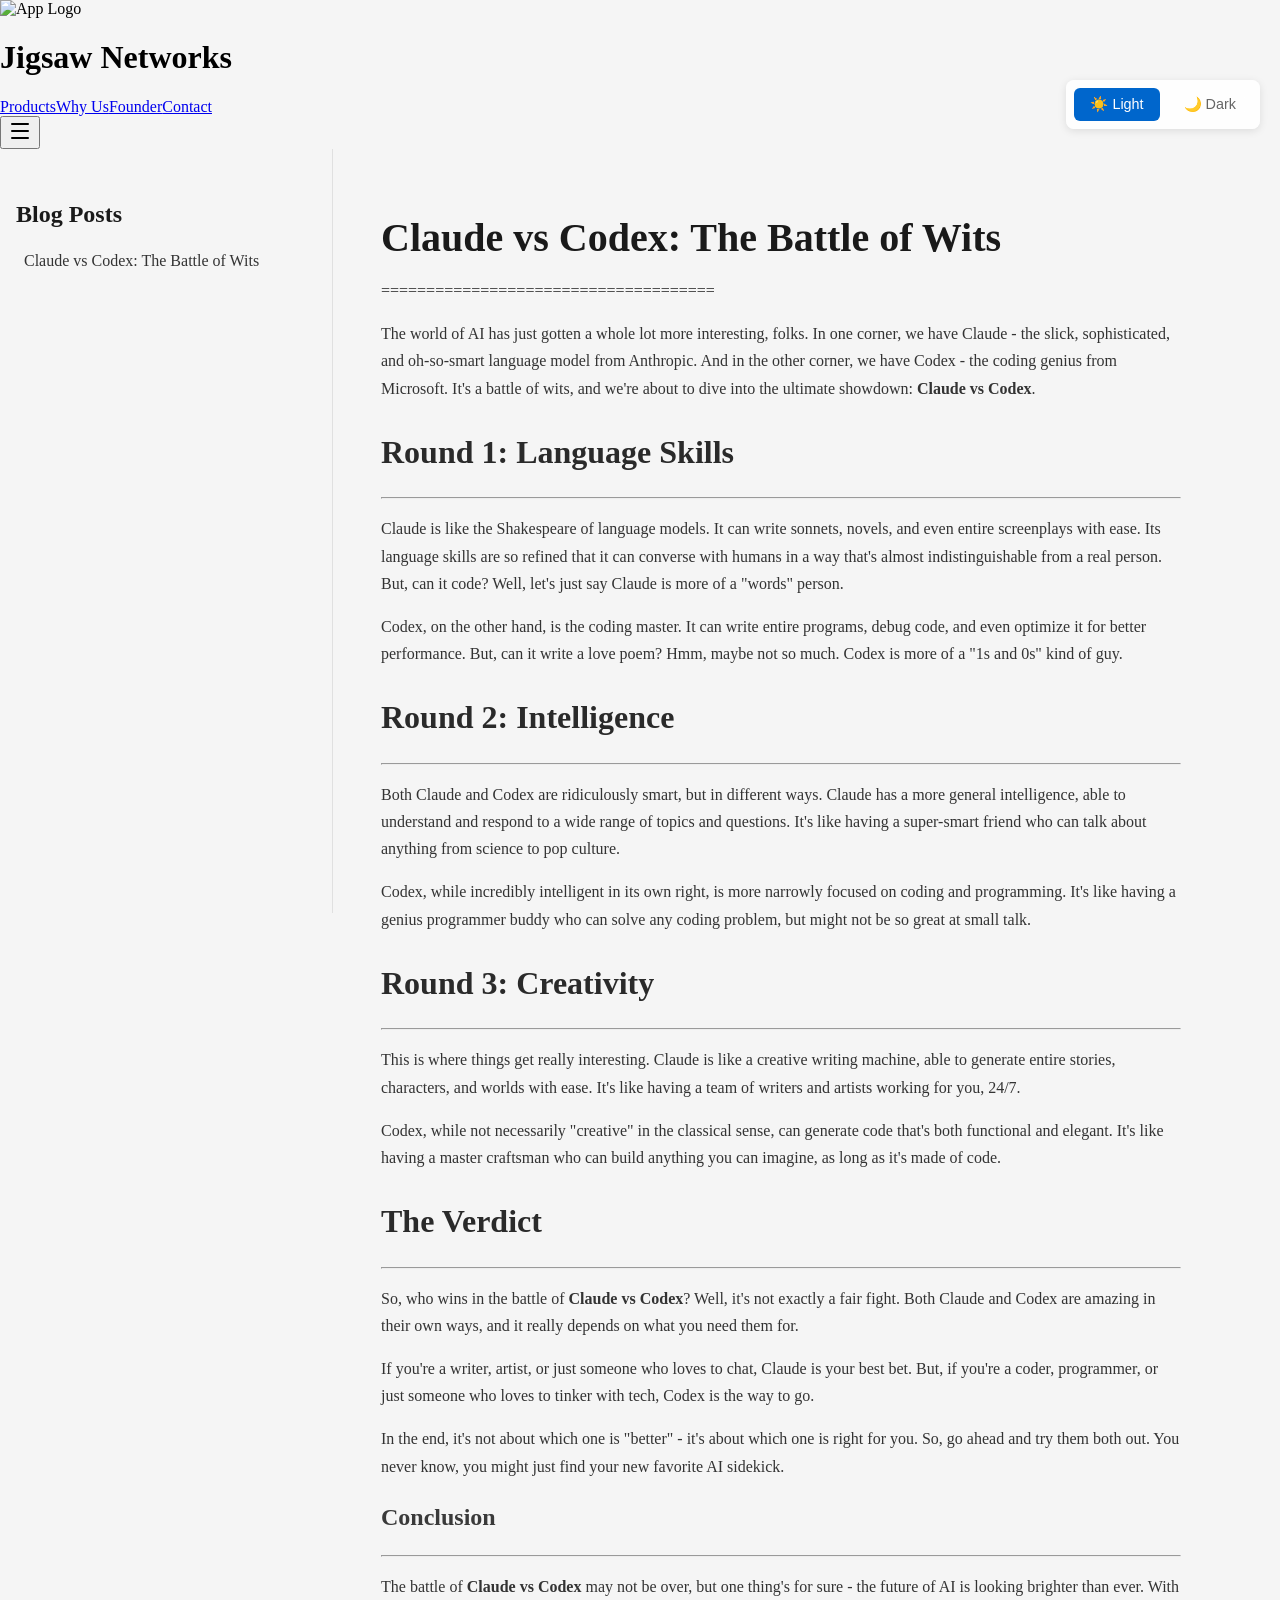
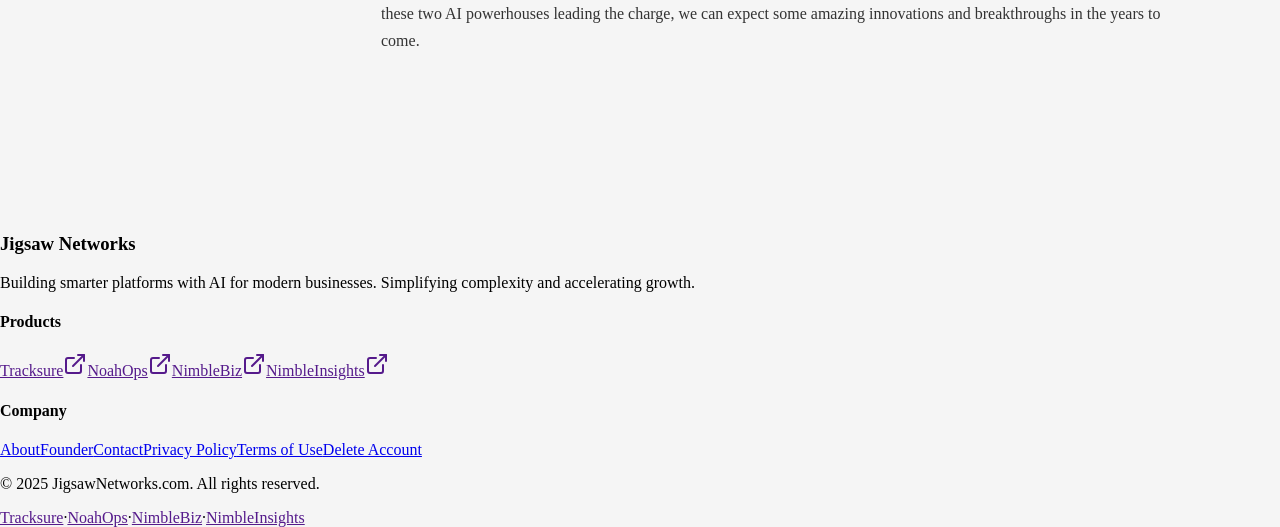
==== commit d25226fa: "feat: publish blog Untitled Blog" ====
--- a/index.html
+++ b/index.html
@@ -4,7 +4,7 @@
     <meta charset="UTF-8">
     <meta name="viewport" content="width=device-width, initial-scale=1.0">
     <title>Blog</title>
-    <link rel='stylesheet' href='https://www.jigsawnetworks.com/_next/static/chunks/0d8884db01012353.css'>
+    <link rel='stylesheet' href='https://www.jigsawnetworks.com/_next/static/chunks/5235ec38ff06c241.css'>
     <style>
         /* Reset defaults to let scraped CSS control styling */
         body {
@@ -238,42 +238,41 @@
         <nav class="blog-sidebar">
             <h2>Blog Posts</h2>
             <ul id="blog-list">
-                <li><a href="#sales-cycle-1764241540912">Understanding the Sales Cycle: A Key to Business Success</a></li>
+                <li><a href="#claude-vs-codex-1766136608739">Claude vs Codex: The Battle of Wits</a></li>
             </ul>
         </nav>
 
         <main class="blog-content" id="blog-posts">
-            <article class="blog-post" id="sales-cycle-1764241540912">
-      <h1>Understanding the Sales Cycle: A Key to Business Success</h1>
-<p>In the realm of business, the sales cycle plays a pivotal role in transforming leads into valuable customers. This article aims to demystify the concept of the sales cycle, its stages, and why it&#39;s crucial for any organization striving for growth.</p>
-<h2>What is the Sales Cycle?</h2>
-<p>The sales cycle refers to the series of steps a potential customer goes through before making a purchase from your business. This process helps businesses understand, manage, and improve their interactions with potential customers, ultimately driving sales growth.</p>
-<h2>Stages of the Sales Cycle</h2>
-<ol>
-<li><p><strong>Prospecting:</strong> This is the initial stage where you identify and reach out to potential customers. It could involve cold calling, emailing, social media engagement, or networking events.</p>
-</li>
-<li><p><strong>Qualifying:</strong> Once you&#39;ve made contact with a prospect, it&#39;s essential to determine if they are a good fit for your product or service. This stage involves understanding their needs, budget, decision-making process, and authority to make purchases.</p>
-</li>
-<li><p><strong>Needs Analysis:</strong> During this phase, you delve deeper into the prospect&#39;s requirements and pain points. By understanding their specific needs, you can tailor your pitch accordingly and demonstrate how your product or service solves their problems.</p>
-</li>
-<li><p><strong>Proposal/Presentation:</strong> After gathering necessary information about the prospect, you present a proposal that outlines how your product or service meets their needs. This may involve creating a customized solution, providing a detailed quote, or demonstrating a product.</p>
-</li>
-<li><p><strong>Objection Handling:</strong> It&#39;s common for prospects to have objections or concerns about making a purchase. At this stage, you address these objections by providing solutions or additional information that alleviate any doubts they might have.</p>
-</li>
-<li><p><strong>Closing:</strong> After addressing all objections and presenting a compelling argument, you move towards the closing stage. This is where you ask for the sale and finalize the deal.</p>
-</li>
-<li><p><strong>Follow-up and Retention:</strong> Post-sale, it&#39;s crucial to maintain a relationship with your customer to ensure satisfaction and encourage repeat business. This could involve providing excellent customer service, asking for feedback, or offering additional products/services that complement their initial purchase.</p>
-</li>
-</ol>
-<h2>Why the Sales Cycle Matters</h2>
-<p>Understanding and effectively managing the sales cycle can lead to increased sales, improved customer relationships, and overall business growth. By mapping out the process, businesses can identify areas for improvement, streamline their approach, and ultimately close more deals. Furthermore, by understanding the needs of their customers at each stage of the cycle, businesses can create personalized experiences that foster loyalty and repeat business.</p>
-<p>In conclusion, mastering the sales cycle is a key strategy for any business looking to thrive in today&#39;s competitive marketplace. By breaking down the process, addressing potential objections, and nurturing customer relationships, businesses can drive growth, improve customer satisfaction, and ultimately achieve success.</p>
+            <article class="blog-post" id="claude-vs-codex-1766136608739">
+      <h1>Claude vs Codex: The Battle of Wits</h1>
+<p>=====================================</p>
+<p>The world of AI has just gotten a whole lot more interesting, folks. In one corner, we have Claude - the slick, sophisticated, and oh-so-smart language model from Anthropic. And in the other corner, we have Codex - the coding genius from Microsoft. It&#39;s a battle of wits, and we&#39;re about to dive into the ultimate showdown: <strong>Claude vs Codex</strong>.</p>
+<h2>Round 1: Language Skills</h2>
+<hr>
+<p>Claude is like the Shakespeare of language models. It can write sonnets, novels, and even entire screenplays with ease. Its language skills are so refined that it can converse with humans in a way that&#39;s almost indistinguishable from a real person. But, can it code? Well, let&#39;s just say Claude is more of a &quot;words&quot; person.</p>
+<p>Codex, on the other hand, is the coding master. It can write entire programs, debug code, and even optimize it for better performance. But, can it write a love poem? Hmm, maybe not so much. Codex is more of a &quot;1s and 0s&quot; kind of guy.</p>
+<h2>Round 2: Intelligence</h2>
+<hr>
+<p>Both Claude and Codex are ridiculously smart, but in different ways. Claude has a more general intelligence, able to understand and respond to a wide range of topics and questions. It&#39;s like having a super-smart friend who can talk about anything from science to pop culture.</p>
+<p>Codex, while incredibly intelligent in its own right, is more narrowly focused on coding and programming. It&#39;s like having a genius programmer buddy who can solve any coding problem, but might not be so great at small talk.</p>
+<h2>Round 3: Creativity</h2>
+<hr>
+<p>This is where things get really interesting. Claude is like a creative writing machine, able to generate entire stories, characters, and worlds with ease. It&#39;s like having a team of writers and artists working for you, 24/7.</p>
+<p>Codex, while not necessarily &quot;creative&quot; in the classical sense, can generate code that&#39;s both functional and elegant. It&#39;s like having a master craftsman who can build anything you can imagine, as long as it&#39;s made of code.</p>
+<h2>The Verdict</h2>
+<hr>
+<p>So, who wins in the battle of <strong>Claude vs Codex</strong>? Well, it&#39;s not exactly a fair fight. Both Claude and Codex are amazing in their own ways, and it really depends on what you need them for.</p>
+<p>If you&#39;re a writer, artist, or just someone who loves to chat, Claude is your best bet. But, if you&#39;re a coder, programmer, or just someone who loves to tinker with tech, Codex is the way to go.</p>
+<p>In the end, it&#39;s not about which one is &quot;better&quot; - it&#39;s about which one is right for you. So, go ahead and try them both out. You never know, you might just find your new favorite AI sidekick.</p>
+<h3>Conclusion</h3>
+<hr>
+<p>The battle of <strong>Claude vs Codex</strong> may not be over, but one thing&#39;s for sure - the future of AI is looking brighter than ever. With these two AI powerhouses leading the charge, we can expect some amazing innovations and breakthroughs in the years to come.</p>
 
     </article>
         </main>
     </div>
 
-    <div class="max-w-7xl mx-auto px-4 sm:px-6 lg:px-8 py-12"><div class="grid grid-cols-1 md:grid-cols-3 gap-8"><div class="space-y-4"><h3 class="text-2xl font-bold bg-gradient-to-r from-blue-400 to-purple-400 bg-clip-text text-transparent">Jigsaw Networks</h3><p class="text-gray-400 leading-relaxed">Building smarter platforms with AI for modern businesses. Simplifying complexity and accelerating growth.</p></div><div class="space-y-4"><h4 class="text-lg font-semibold text-white">Products</h4><div class="space-y-2"><a href="" target="_blank" rel="noopener noreferrer" class="flex items-center text-gray-400 hover:text-white transition-colors group">Tracksure<svg xmlns="http://www.w3.org/2000/svg" width="24" height="24" viewBox="0 0 24 24" fill="none" stroke="currentColor" stroke-width="2" stroke-linecap="round" stroke-linejoin="round" class="lucide lucide-external-link ml-1 w-3 h-3 opacity-0 group-hover:opacity-100 transition-opacity" aria-hidden="true"><path d="M15 3h6v6"></path><path d="M10 14 21 3"></path><path d="M18 13v6a2 2 0 0 1-2 2H5a2 2 0 0 1-2-2V8a2 2 0 0 1 2-2h6"></path></svg></a><a href="" target="_blank" rel="noopener noreferrer" class="flex items-center text-gray-400 hover:text-white transition-colors group">NoahOps<svg xmlns="http://www.w3.org/2000/svg" width="24" height="24" viewBox="0 0 24 24" fill="none" stroke="currentColor" stroke-width="2" stroke-linecap="round" stroke-linejoin="round" class="lucide lucide-external-link ml-1 w-3 h-3 opacity-0 group-hover:opacity-100 transition-opacity" aria-hidden="true"><path d="M15 3h6v6"></path><path d="M10 14 21 3"></path><path d="M18 13v6a2 2 0 0 1-2 2H5a2 2 0 0 1-2-2V8a2 2 0 0 1 2-2h6"></path></svg></a><a href="" target="_blank" rel="noopener noreferrer" class="flex items-center text-gray-400 hover:text-white transition-colors group">NimbleBiz<svg xmlns="http://www.w3.org/2000/svg" width="24" height="24" viewBox="0 0 24 24" fill="none" stroke="currentColor" stroke-width="2" stroke-linecap="round" stroke-linejoin="round" class="lucide lucide-external-link ml-1 w-3 h-3 opacity-0 group-hover:opacity-100 transition-opacity" aria-hidden="true"><path d="M15 3h6v6"></path><path d="M10 14 21 3"></path><path d="M18 13v6a2 2 0 0 1-2 2H5a2 2 0 0 1-2-2V8a2 2 0 0 1 2-2h6"></path></svg></a><a href="" target="_blank" rel="noopener noreferrer" class="flex items-center text-gray-400 hover:text-white transition-colors group">NimbleInsights<svg xmlns="http://www.w3.org/2000/svg" width="24" height="24" viewBox="0 0 24 24" fill="none" stroke="currentColor" stroke-width="2" stroke-linecap="round" stroke-linejoin="round" class="lucide lucide-external-link ml-1 w-3 h-3 opacity-0 group-hover:opacity-100 transition-opacity" aria-hidden="true"><path d="M15 3h6v6"></path><path d="M10 14 21 3"></path><path d="M18 13v6a2 2 0 0 1-2 2H5a2 2 0 0 1-2-2V8a2 2 0 0 1 2-2h6"></path></svg></a></div></div><div class="space-y-4"><h4 class="text-lg font-semibold text-white">Company</h4><div class="space-y-2"><a href="https://www.jigsawnetworks.com//#why-us" class="block text-gray-400 hover:text-white transition-colors">About</a><a href="https://www.jigsawnetworks.com//#founder" class="block text-gray-400 hover:text-white transition-colors">Founder</a><a href="https://www.jigsawnetworks.com//mailto:help.jigsawnetworks@gmail.com" class="block text-gray-400 hover:text-white transition-colors">Contact</a></div></div></div><div class="mt-12 pt-8 border-t border-gray-800"><div class="flex flex-col md:flex-row justify-between items-center space-y-4 md:space-y-0"><p class="text-gray-400 text-sm">© 2025 JigsawNetworks.com. All rights reserved.</p><div class="flex items-center space-x-6 text-sm"><span><a href="" target="_blank" rel="noopener noreferrer" class="text-gray-400 hover:text-white transition-colors">Tracksure</a><span class="ml-6 text-gray-600">·</span></span><span><a href="" target="_blank" rel="noopener noreferrer" class="text-gray-400 hover:text-white transition-colors">NoahOps</a><span class="ml-6 text-gray-600">·</span></span><span><a href="" target="_blank" rel="noopener noreferrer" class="text-gray-400 hover:text-white transition-colors">NimbleBiz</a><span class="ml-6 text-gray-600">·</span></span><span><a href="" target="_blank" rel="noopener noreferrer" class="text-gray-400 hover:text-white transition-colors">NimbleInsights</a></span></div></div></div></div>
+    <div class="max-w-7xl mx-auto px-4 sm:px-6 lg:px-8 py-12"><div class="grid grid-cols-1 md:grid-cols-3 gap-8"><div class="space-y-4"><h3 class="text-2xl font-bold bg-gradient-to-r from-blue-400 to-purple-400 bg-clip-text text-transparent">Jigsaw Networks</h3><p class="text-gray-400 leading-relaxed">Building smarter platforms with AI for modern businesses. Simplifying complexity and accelerating growth.</p></div><div class="space-y-4"><h4 class="text-lg font-semibold text-white">Products</h4><div class="space-y-2"><a href="" target="_blank" rel="noopener noreferrer" class="flex items-center text-gray-400 hover:text-white transition-colors group">Tracksure<svg xmlns="http://www.w3.org/2000/svg" width="24" height="24" viewBox="0 0 24 24" fill="none" stroke="currentColor" stroke-width="2" stroke-linecap="round" stroke-linejoin="round" class="lucide lucide-external-link ml-1 w-3 h-3 opacity-0 group-hover:opacity-100 transition-opacity" aria-hidden="true"><path d="M15 3h6v6"></path><path d="M10 14 21 3"></path><path d="M18 13v6a2 2 0 0 1-2 2H5a2 2 0 0 1-2-2V8a2 2 0 0 1 2-2h6"></path></svg></a><a href="" target="_blank" rel="noopener noreferrer" class="flex items-center text-gray-400 hover:text-white transition-colors group">NoahOps<svg xmlns="http://www.w3.org/2000/svg" width="24" height="24" viewBox="0 0 24 24" fill="none" stroke="currentColor" stroke-width="2" stroke-linecap="round" stroke-linejoin="round" class="lucide lucide-external-link ml-1 w-3 h-3 opacity-0 group-hover:opacity-100 transition-opacity" aria-hidden="true"><path d="M15 3h6v6"></path><path d="M10 14 21 3"></path><path d="M18 13v6a2 2 0 0 1-2 2H5a2 2 0 0 1-2-2V8a2 2 0 0 1 2-2h6"></path></svg></a><a href="" target="_blank" rel="noopener noreferrer" class="flex items-center text-gray-400 hover:text-white transition-colors group">NimbleBiz<svg xmlns="http://www.w3.org/2000/svg" width="24" height="24" viewBox="0 0 24 24" fill="none" stroke="currentColor" stroke-width="2" stroke-linecap="round" stroke-linejoin="round" class="lucide lucide-external-link ml-1 w-3 h-3 opacity-0 group-hover:opacity-100 transition-opacity" aria-hidden="true"><path d="M15 3h6v6"></path><path d="M10 14 21 3"></path><path d="M18 13v6a2 2 0 0 1-2 2H5a2 2 0 0 1-2-2V8a2 2 0 0 1 2-2h6"></path></svg></a><a href="" target="_blank" rel="noopener noreferrer" class="flex items-center text-gray-400 hover:text-white transition-colors group">NimbleInsights<svg xmlns="http://www.w3.org/2000/svg" width="24" height="24" viewBox="0 0 24 24" fill="none" stroke="currentColor" stroke-width="2" stroke-linecap="round" stroke-linejoin="round" class="lucide lucide-external-link ml-1 w-3 h-3 opacity-0 group-hover:opacity-100 transition-opacity" aria-hidden="true"><path d="M15 3h6v6"></path><path d="M10 14 21 3"></path><path d="M18 13v6a2 2 0 0 1-2 2H5a2 2 0 0 1-2-2V8a2 2 0 0 1 2-2h6"></path></svg></a></div></div><div class="space-y-4"><h4 class="text-lg font-semibold text-white">Company</h4><div class="space-y-2"><a href="https://www.jigsawnetworks.com//#why-us" class="block text-gray-400 hover:text-white transition-colors">About</a><a href="https://www.jigsawnetworks.com//#founder" class="block text-gray-400 hover:text-white transition-colors">Founder</a><a href="https://www.jigsawnetworks.com//mailto:help.jigsawnetworks@gmail.com" class="block text-gray-400 hover:text-white transition-colors">Contact</a><a href="https://www.jigsawnetworks.com/privacy-policy" class="block text-gray-400 hover:text-white transition-colors">Privacy Policy</a><a href="https://www.jigsawnetworks.com/terms-of-use" class="block text-gray-400 hover:text-white transition-colors">Terms of Use</a><a href="https://www.jigsawnetworks.com/delete-account" class="block text-gray-400 hover:text-white transition-colors">Delete Account</a></div></div></div><div class="mt-12 pt-8 border-t border-gray-800"><div class="flex flex-col md:flex-row justify-between items-center space-y-4 md:space-y-0"><p class="text-gray-400 text-sm">© 2025 JigsawNetworks.com. All rights reserved.</p><div class="flex items-center space-x-6 text-sm"><span><a href="" target="_blank" rel="noopener noreferrer" class="text-gray-400 hover:text-white transition-colors">Tracksure</a><span class="ml-6 text-gray-600">·</span></span><span><a href="" target="_blank" rel="noopener noreferrer" class="text-gray-400 hover:text-white transition-colors">NoahOps</a><span class="ml-6 text-gray-600">·</span></span><span><a href="" target="_blank" rel="noopener noreferrer" class="text-gray-400 hover:text-white transition-colors">NimbleBiz</a><span class="ml-6 text-gray-600">·</span></span><span><a href="" target="_blank" rel="noopener noreferrer" class="text-gray-400 hover:text-white transition-colors">NimbleInsights</a></span></div></div></div></div>
 
     <script>
         // Theme Switcher with Dynamic CSS Override
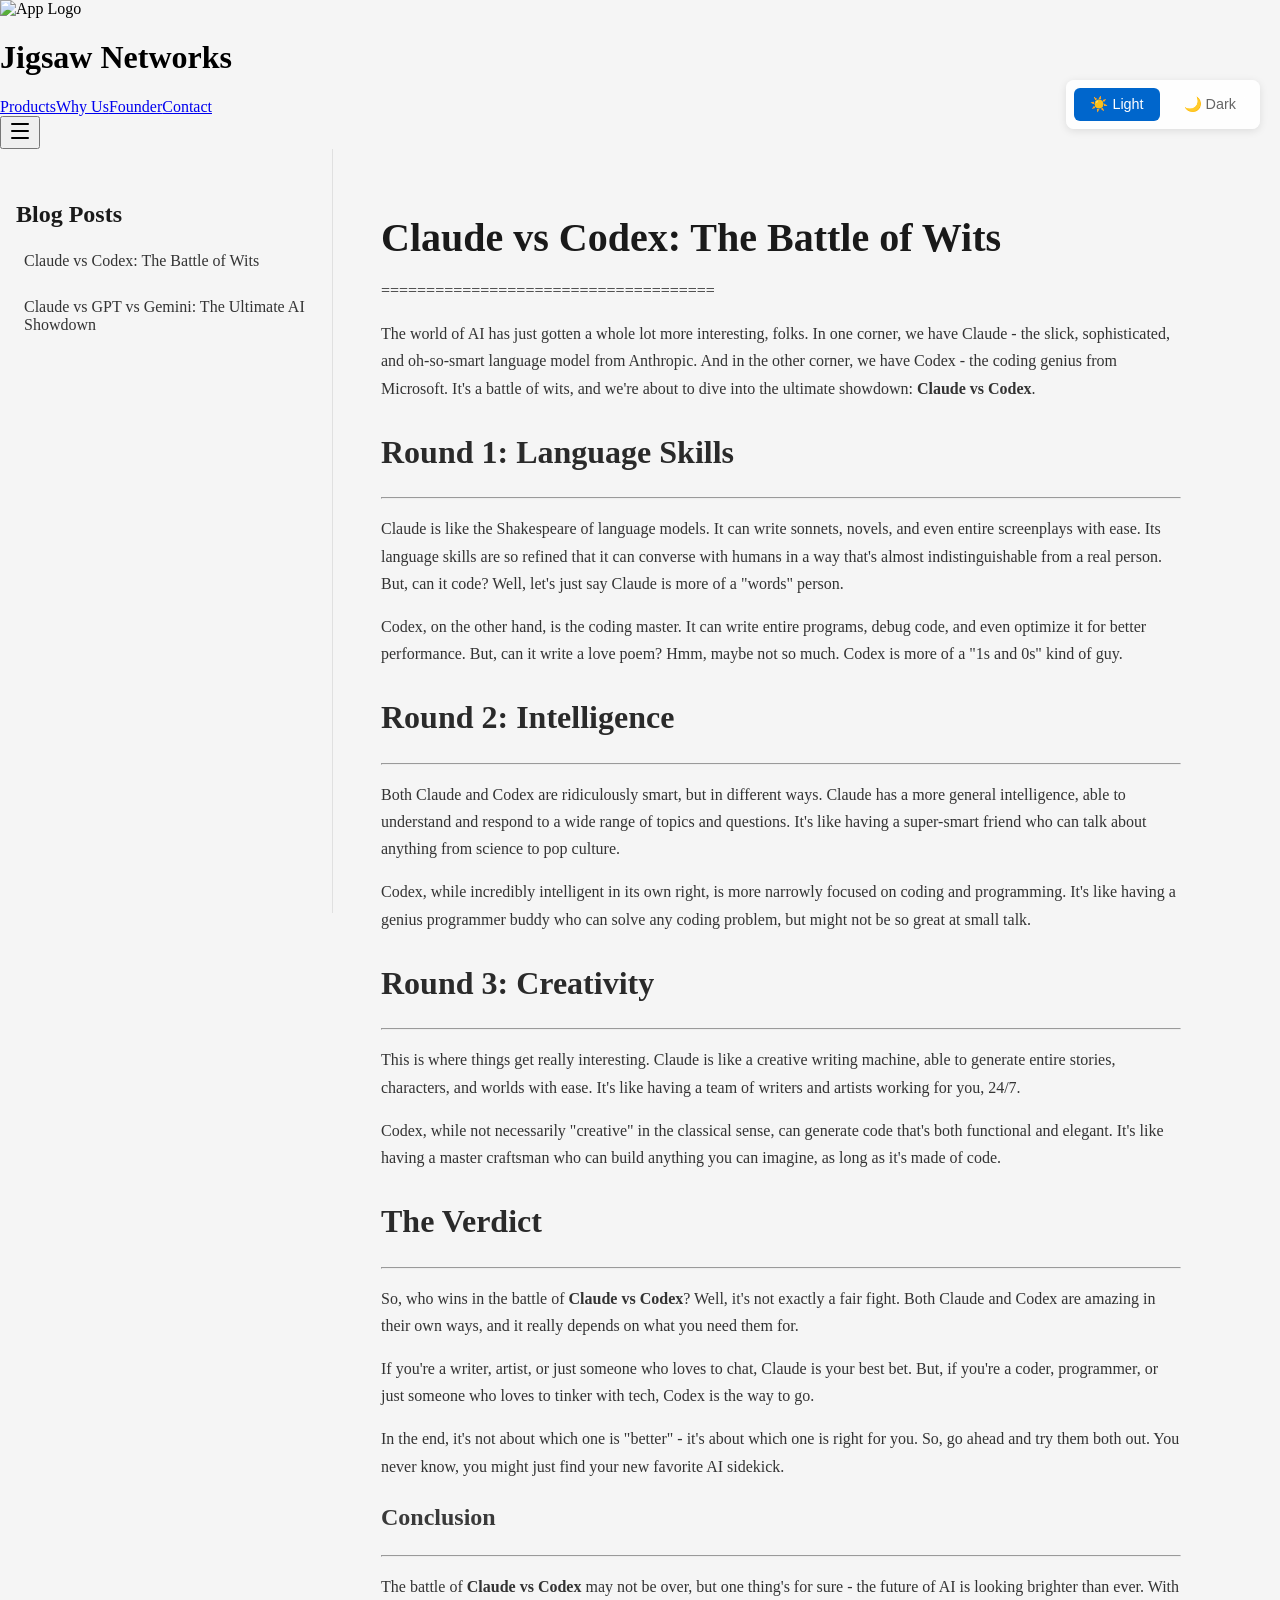
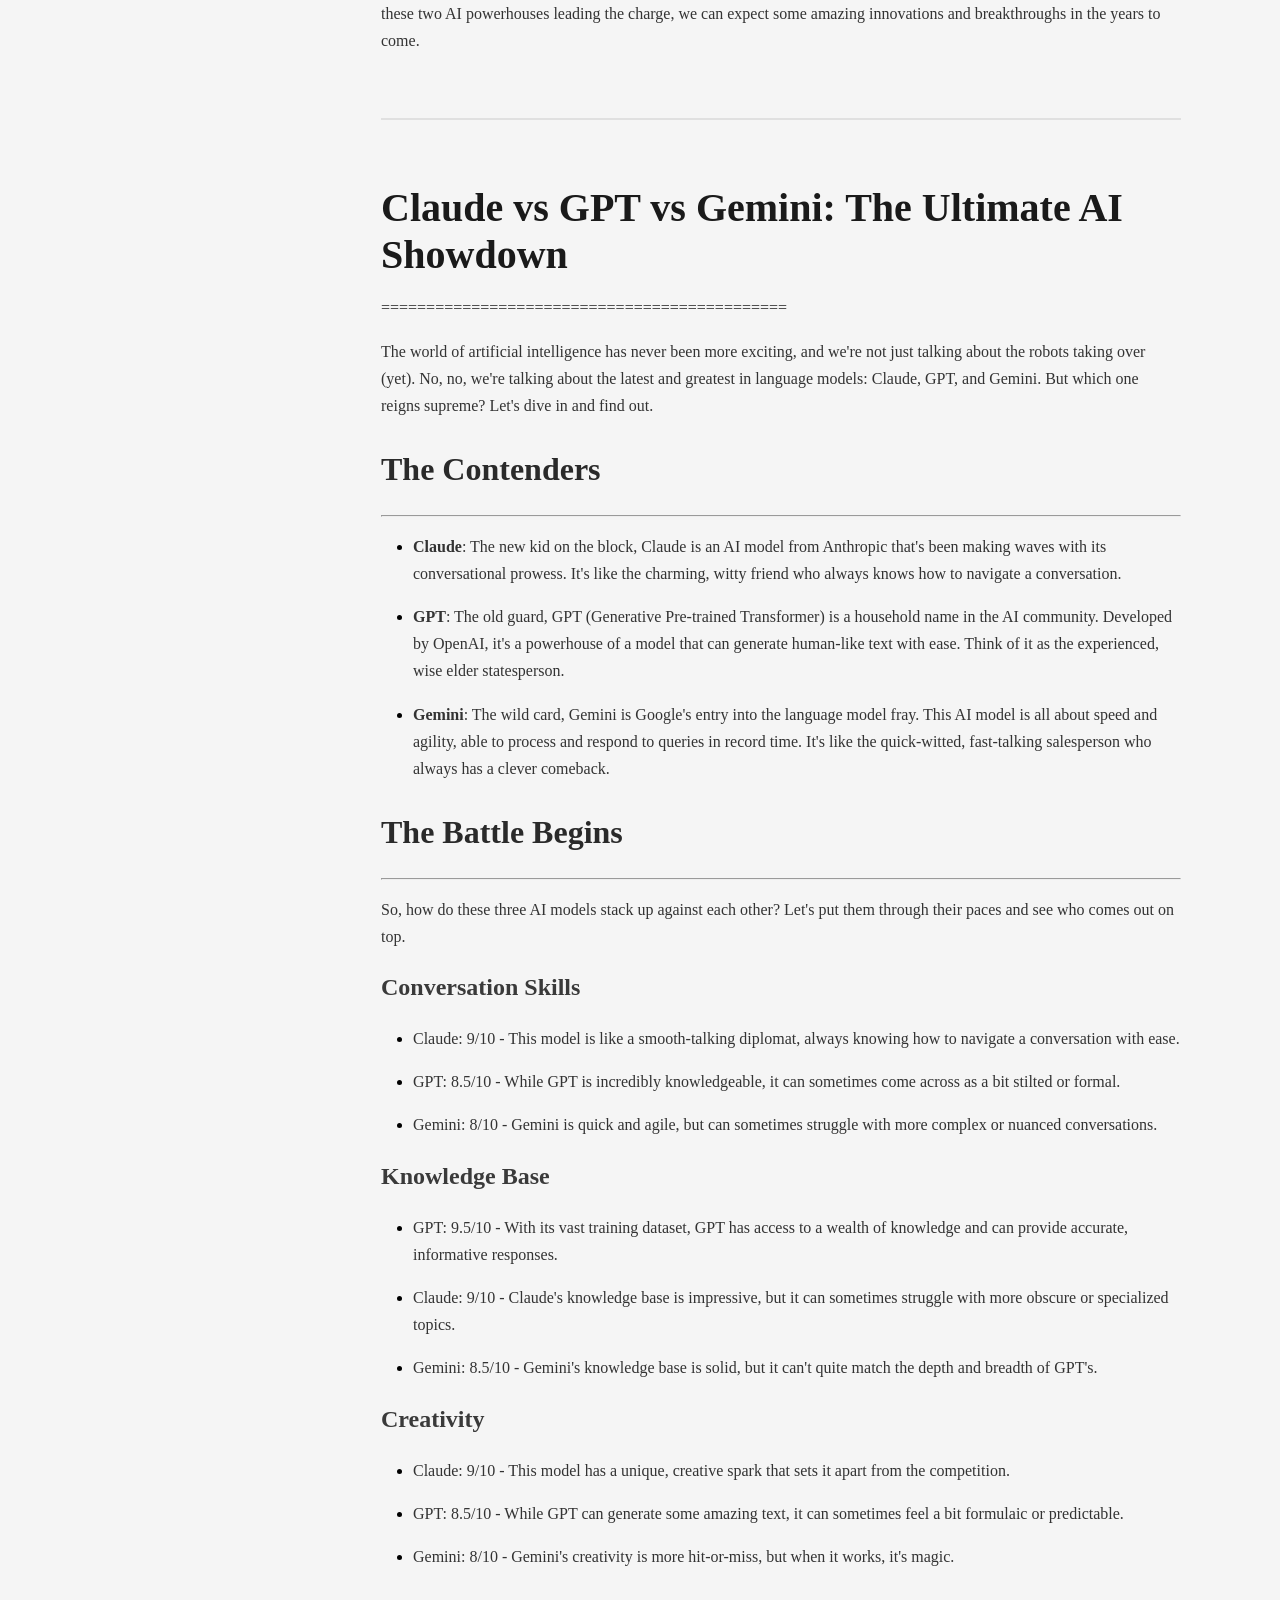
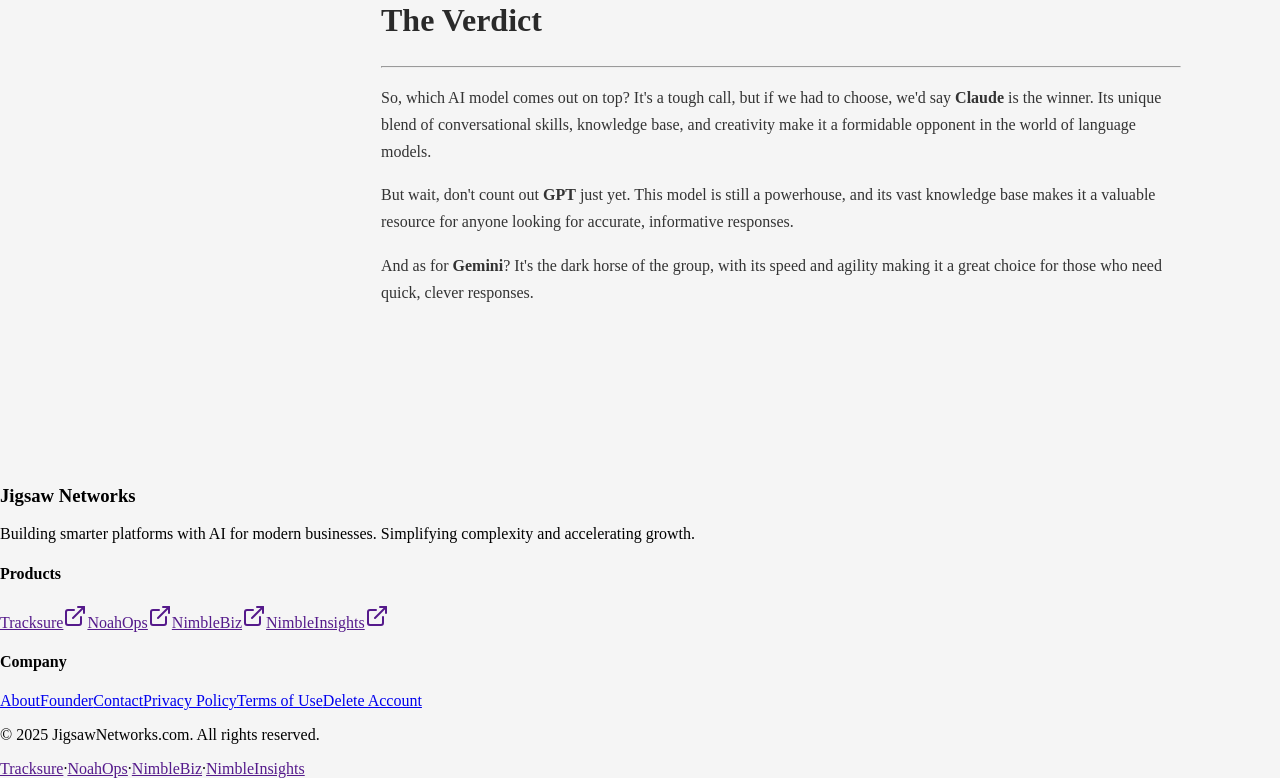
==== commit 5e25b03f: "feat: publish blog Claude vs GPT vs Gemini: The Ultimate AI Showdown" ====
--- a/index.html
+++ b/index.html
@@ -239,6 +239,7 @@
             <h2>Blog Posts</h2>
             <ul id="blog-list">
                 <li><a href="#claude-vs-codex-1766136608739">Claude vs Codex: The Battle of Wits</a></li>
+<li><a href="#claude-vs-gpt-vs-gemini-1766136894989">Claude vs GPT vs Gemini: The Ultimate AI Showdown</a></li>
             </ul>
         </nav>
 
@@ -267,6 +268,57 @@
 <h3>Conclusion</h3>
 <hr>
 <p>The battle of <strong>Claude vs Codex</strong> may not be over, but one thing&#39;s for sure - the future of AI is looking brighter than ever. With these two AI powerhouses leading the charge, we can expect some amazing innovations and breakthroughs in the years to come.</p>
+
+    </article>
+<article class="blog-post" id="claude-vs-gpt-vs-gemini-1766136894989">
+      <h1>Claude vs GPT vs Gemini: The Ultimate AI Showdown</h1>
+<p>=============================================</p>
+<p>The world of artificial intelligence has never been more exciting, and we&#39;re not just talking about the robots taking over (yet). No, no, we&#39;re talking about the latest and greatest in language models: Claude, GPT, and Gemini. But which one reigns supreme? Let&#39;s dive in and find out.</p>
+<h2>The Contenders</h2>
+<hr>
+<ul>
+<li><p><strong>Claude</strong>: The new kid on the block, Claude is an AI model from Anthropic that&#39;s been making waves with its conversational prowess. It&#39;s like the charming, witty friend who always knows how to navigate a conversation.</p>
+</li>
+<li><p><strong>GPT</strong>: The old guard, GPT (Generative Pre-trained Transformer) is a household name in the AI community. Developed by OpenAI, it&#39;s a powerhouse of a model that can generate human-like text with ease. Think of it as the experienced, wise elder statesperson.</p>
+</li>
+<li><p><strong>Gemini</strong>: The wild card, Gemini is Google&#39;s entry into the language model fray. This AI model is all about speed and agility, able to process and respond to queries in record time. It&#39;s like the quick-witted, fast-talking salesperson who always has a clever comeback.</p>
+</li>
+</ul>
+<h2>The Battle Begins</h2>
+<hr>
+<p>So, how do these three AI models stack up against each other? Let&#39;s put them through their paces and see who comes out on top.</p>
+<h3>Conversation Skills</h3>
+<ul>
+<li><p>Claude: 9/10 - This model is like a smooth-talking diplomat, always knowing how to navigate a conversation with ease.</p>
+</li>
+<li><p>GPT: 8.5/10 - While GPT is incredibly knowledgeable, it can sometimes come across as a bit stilted or formal.</p>
+</li>
+<li><p>Gemini: 8/10 - Gemini is quick and agile, but can sometimes struggle with more complex or nuanced conversations.</p>
+</li>
+</ul>
+<h3>Knowledge Base</h3>
+<ul>
+<li><p>GPT: 9.5/10 - With its vast training dataset, GPT has access to a wealth of knowledge and can provide accurate, informative responses.</p>
+</li>
+<li><p>Claude: 9/10 - Claude&#39;s knowledge base is impressive, but it can sometimes struggle with more obscure or specialized topics.</p>
+</li>
+<li><p>Gemini: 8.5/10 - Gemini&#39;s knowledge base is solid, but it can&#39;t quite match the depth and breadth of GPT&#39;s.</p>
+</li>
+</ul>
+<h3>Creativity</h3>
+<ul>
+<li><p>Claude: 9/10 - This model has a unique, creative spark that sets it apart from the competition.</p>
+</li>
+<li><p>GPT: 8.5/10 - While GPT can generate some amazing text, it can sometimes feel a bit formulaic or predictable.</p>
+</li>
+<li><p>Gemini: 8/10 - Gemini&#39;s creativity is more hit-or-miss, but when it works, it&#39;s magic.</p>
+</li>
+</ul>
+<h2>The Verdict</h2>
+<hr>
+<p>So, which AI model comes out on top? It&#39;s a tough call, but if we had to choose, we&#39;d say <strong>Claude</strong> is the winner. Its unique blend of conversational skills, knowledge base, and creativity make it a formidable opponent in the world of language models.</p>
+<p>But wait, don&#39;t count out <strong>GPT</strong> just yet. This model is still a powerhouse, and its vast knowledge base makes it a valuable resource for anyone looking for accurate, informative responses.</p>
+<p>And as for <strong>Gemini</strong>? It&#39;s the dark horse of the group, with its speed and agility making it a great choice for those who need quick, clever responses.</p>
 
     </article>
         </main>
